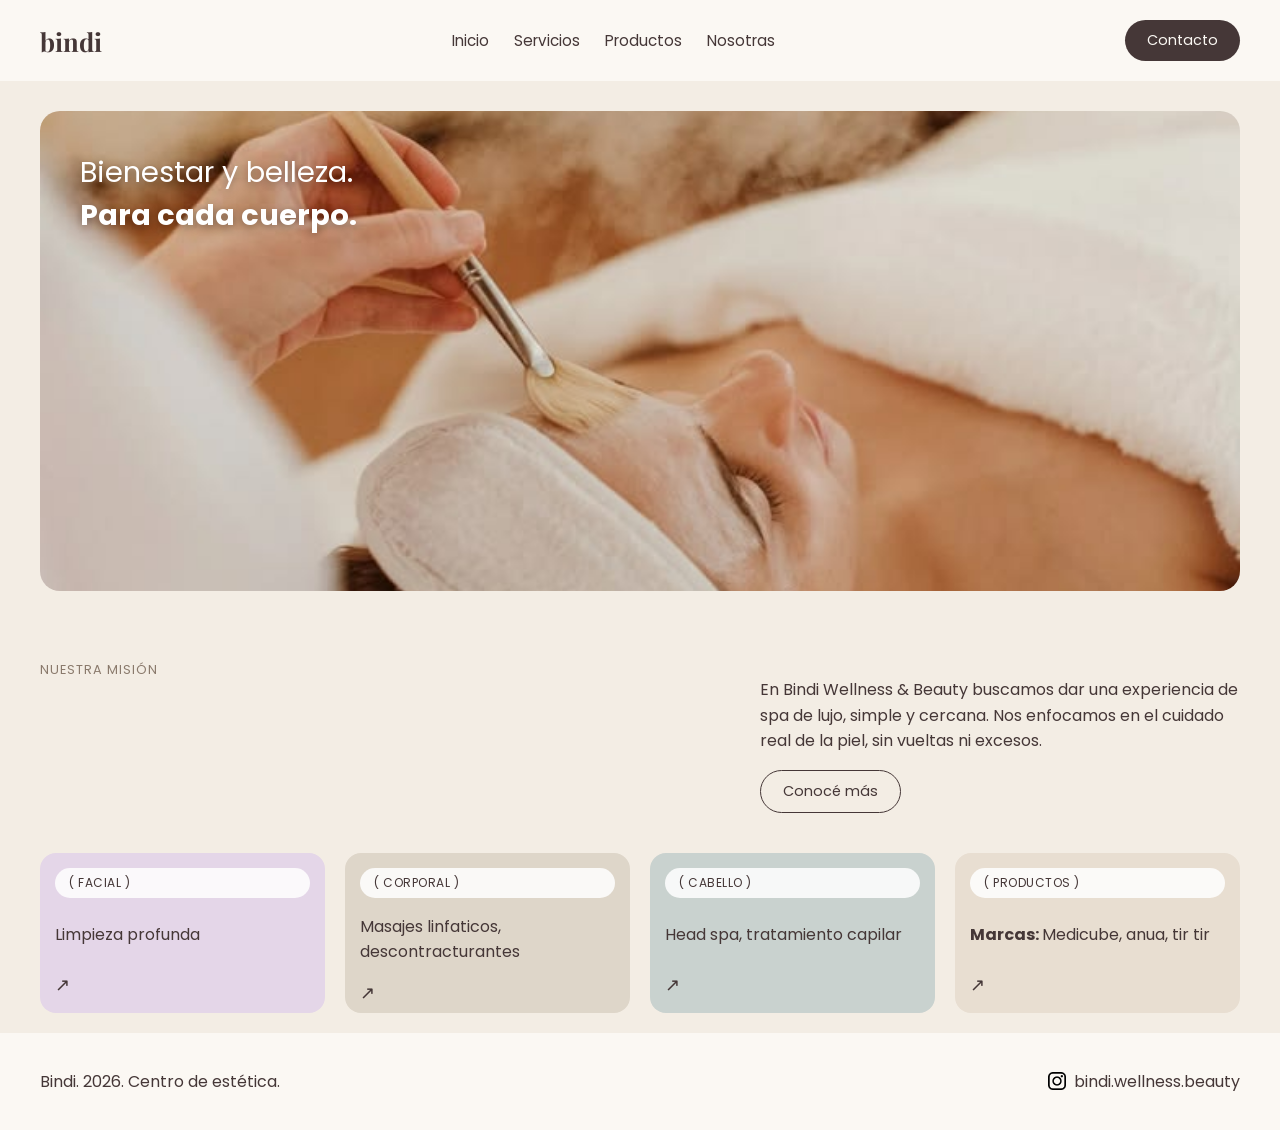
==== index.html @ 4591798c "Add files via upload" ====
<!DOCTYPE html>
<html lang="es">
<head>
    <meta charset="UTF-8">
    <meta name="viewport" content="width=device-width, initial-scale=1.0">
    <title>Bindi wellness beauty</title>
    <link rel="preconnect" href="https://fonts.googleapis.com">
    <link href="https://fonts.googleapis.com/css2?family=Playfair+Display:wght@600;700&family=Poppins:wght@300;400;500&display=swap" rel="stylesheet">
    <link rel="stylesheet" href="./css/styles.css">
</head>
<body>

<!-- HEADER: logo, menu y boton de contacto -->
    <header>
        <p class="logo">bindi</p>

        <nav class="nav">
            <ul class="nav-list">
                <li><a href="./index.html">Inicio</a></li>
                <li><a href="./servicios.html">Servicios</a></li>
                <li><a href="./productos.html">Productos</a></li>
                <li><a href="./nosotras.html">Nosotras</a></li>
            </ul>
        </nav>

        <div>
            <a href="./contacto.html" class="btn-pill">Contacto</a>
        </div>
    </header>

<!-- contenido principal -->
    <main>

        <!-- START: imagen grande y texto -->
        <section class="start">
            <img class="start-img" src="./img/mask.jpeg" alt="mujer con mascarilla">

            <div class="start-texto">
                <p>Bienestar y belleza.</p>
                <p><b>Para cada cuerpo.</b></p>
            </div>
        </section>

        <!-- MISION -->
        <section class="mision">
            <p class="label">Nuestra misión</p>

            <div class="mision-texto">
                <p>En Bindi Wellness &amp; Beauty buscamos dar una experiencia de spa de lujo, simple y cercana. Nos enfocamos en el cuidado real de la piel, sin vueltas ni excesos.</p>
                <a href="./nosotras.html" class="btn-pill btn-outline">Conocé más</a>
            </div>
        </section>

        <!-- CATEGORIAS -->
        <section class="categorias">
            <div class="categorias-grilla">

                <article class="categoria-card fondo-1">
                    <span class="pill">( facial )</span>
                    <p>Limpieza profunda</p>
                    <a href="./servicios.html" class="flecha">↗</a>
                </article>

                <article class="categoria-card fondo-2">
                    <span class="pill">( corporal )</span>
                    <p>Masajes linfaticos, descontracturantes</p>
                    <a href="./servicios.html" class="flecha">↗</a>
                </article>

                <article class="categoria-card fondo-3">
                    <span class="pill">( cabello )</span>
                    <p>Head spa, tratamiento capilar</p>
                    <a href="./servicios.html" class="flecha">↗</a>
                </article>

                <article class="categoria-card fondo-4">
                    <span class="pill">( productos )</span>
                    <p><b>Marcas: </b>Medicube, anua, tir tir</p>
                    <a href="./servicios.html" class="flecha">↗</a>
                </article>

            </div>
        </section>
    </main>

<!-- FOOTER -->
    <footer>
        <p>Bindi. 2026. Centro de estética.</p>
        <a href="https://www.instagram.com/bindi.wellness.beauty?utm_source=ig_web_button_share_sheet&stkn=ZDNlZDc0MzIxNw==" class="footer-ig">
            <img src="./img/igpng.png" width="18px" alt="Instagram">
            bindi.wellness.beauty
        </a>
    </footer>

</body>
</html>
---- css/styles.css ----
* {
    box-sizing: border-box;
}

body {
    margin: 0;
    background-color: #f3ede4;
    font-family: 'Poppins', Arial, Helvetica, sans-serif;
    color: #453737;
}

h2, h3, .logo {
    font-family: 'Playfair Display', Georgia, serif;
}

/*/ HEADER /*/
header {
    display: flex;
    justify-content: space-between;
    align-items: center;
    padding: 20px 40px;
    background-color: #fbf8f3;
}

.logo {
    font-size: 1.6rem;
    font-weight: 700;
    margin: 0;
}

.nav-list {
    display: flex;
    gap: 25px;
    list-style-type: none;
    margin: 0;
    padding: 0;
}

.nav-list a {
    text-decoration: none;
    color: #453737;
    font-size: 0.95rem;
}

/*/ BOTONES TIPO PILL /*/
.btn-pill {
    display: inline-block;
    padding: 10px 22px;
    background-color: #453737;
    color: #fbf8f3;
    border-radius: 30px;
    text-decoration: none;
    font-size: 0.9rem;
}

.btn-outline {
    background-color: transparent;
    border: 1px solid #453737;
    color: #453737;
}

.pill {
    display: inline-block;
    padding: 6px 14px;
    background-color: rgba(255, 255, 255, 0.85);
    border-radius: 20px;
    font-size: 0.75rem;
    text-transform: uppercase;
    letter-spacing: 0.5px;
}

.pill-chica {
    background-color: #ffffff;
    color: #a54771;
    margin-bottom: 8px;
}

.flecha {
    text-decoration: none;
    color: #453737;
    font-size: 1.1rem;
}

/*/ START /*/
.start {
    position: relative;
    margin: 30px 40px;
}

.start-img {
    width: 100%;
    height: 480px;
    object-fit: cover;
    object-position: center 20%;
    border-radius: 20px;
    display: block;
}

.start-texto {
    position: absolute;
    top: 40px;
    left: 40px;
    font-size: 1.8rem;
    color: #fff;
    text-shadow: 0 2px 8px rgba(0,0,0,0.35);
}

.start-texto p {
    margin: 0;
}

.start-card {
    position: absolute;
    bottom: 25px;
    right: 25px;
    background-color: #fbf8f3;
    padding: 18px 20px;
    border-radius: 16px;
    display: flex;
    flex-direction: column;
    gap: 6px;
    width: 200px;
}

.start-card h4 {
    margin: 0;
    font-size: 1rem;
}

.start-card .flecha {
    align-self: flex-end; /*/ lleva al final/*/
}

/*/ MISION /*/
.mision {
    display: flex;
    flex-wrap: wrap;
    gap: 20px;
    justify-content: space-between;
    padding: 40px;
}

.label {
    text-transform: uppercase;
    font-size: 0.8rem;
    letter-spacing: 1px;
    color: #8a7a6c;
    margin: 0;
}

.mision-texto {
    max-width: 480px;
}

.mision-texto p {
    line-height: 1.6;
}

/*/ CATEGORIAS /*/
.categorias {
    padding: 0 40px 20px;
}

.categorias-grilla {
    display: grid;
    grid-template-columns: repeat(4, 1fr); /*/ divide en 4 column del mismo ancho/*/
    gap: 20px;
}

.categoria-card {
    height: 160px;
    border-radius: 16px;
    padding: 15px;
    display: flex;
    flex-direction: column;
    justify-content: space-between;
}

.fondo-1 { 
    background-color: #e4d6e8; 
    }
.fondo-2 { 
    background-color: #ded6c9; 
    }
.fondo-3 { 
    background-color: #c9d2cf; 
    }
.fondo-4 { 
    background-color: #e8ded1; 
}

/*/ SERVICIOS /*/
.servicios {
    padding: 20px 40px 40px;
}

.subtitulo {
    color: #6f6058;
}

hr {
    border: none;
    border-top: 1px solid #d8cabb;
    margin: 15px 0;
}

.servicios-grilla {
    display: grid;
    grid-template-columns: repeat(3, 1fr);
    gap: 20px;
    padding: 20px 0;
}

.servicios-card {
    background-color: #fbf8f3;
    border-radius: 16px;
    overflow: hidden;
    display: flex;
    flex-direction: column;
}

.card-contenido {
    padding: 22px;
    display: flex;
    flex-direction: column;
    flex-grow: 1;
}

.foto-equipo {
    height: 160px;
    width: 100%;
}

.dias {
    color: #a54771;
    font-size: 0.85rem;
    margin-bottom: 12px;
}

.card-contenido h3 {
    margin: 0 0 10px;
    font-size: 1.2rem;
}

.card-contenido p {
    font-size: 0.9rem;
    line-height: 1.5;
    margin-bottom: 20px;
    flex-grow: 1;
    color: #6f6058;
}

.btn-reserva {
    align-self: flex-start;
    text-decoration: none;
    color: #a54771;
    font-size: 0.9rem;
    border-bottom: 1px solid #a54771;
}

/*/ FOOTER /*/
footer {
    background-color: #fbf8f3;
    padding: 20px 40px;
    display: flex;
    justify-content: space-between;
    align-items: center;
    color: #453737;
}

.footer-ig {
    display: flex;
    align-items: center;
    gap: 8px;
    text-decoration: none;
    color: #453737;
}

.contacto {
    padding: 20px 40px 40px;
}

/*/ FORMULARIO CONTACTO /*/
.contacto-grilla {
    display: grid;
    grid-template-columns: 1fr 1fr;
    gap: 25px;
    align-items: start;
    padding: 20px 0;
}

.info-contacto {
    background-color: #fbf8f3;
    border-radius: 16px;
    padding: 25px;
    display: flex;
    flex-direction: column;
    gap: 18px;
}

.info-contacto p {
    margin: 0;
    line-height: 1.5;
}

.btn-whatsapp {
    align-self: flex-start;
}

.form-contacto {
    display: flex;
    flex-direction: column;
    gap: 14px;
    background-color: #fbf8f3;
    border-radius: 16px;
    padding: 25px;
}

.form-contacto label {
    font-size: 0.85rem;
    color: #6f6058;
}

.form-contacto input {
    width: 100%;
    padding: 10px 14px;
    border-radius: 10px;
    border: 1px solid #d8cabb;
    font-family: 'Poppins', sans-serif;
    font-size: 0.95rem;
    background-color: #fff;
}

.form-contacto input:focus {
    outline: none;
    border-color: #a54771;
}

.form-contacto button {
    border: none;
    margin-top: 6px;
}

.mapa {
    width: 100%;
    height: 320px;
    border: 0;
    border-radius: 16px;
    margin-top: 25px;
}

/*/ PRODUCTOS /*/
.precio-carrito {
    display: flex;
    justify-content: space-between;
    align-items: center;
}

.precio {
    font-weight: 500;
    color: #453737;
}

/*/ RESPONSIVE /*/
@media (max-width: 800px) {
    .categorias-grilla,
    .servicios-grilla {
        grid-template-columns: 1fr 1fr;
    }
    .start-texto {
        font-size: 1.3rem;
    }
    .start-img {
        height: 320px;
    }
    .start-card {
        width: 160px;
    }
    .contacto-grilla {
        grid-template-columns: 1fr;
    }
}

@media (max-width: 500px) {
    header {
        flex-wrap: wrap;
        gap: 12px;
    }
    .logo {
        width: 100%;
        text-align: center;
    }
    .categorias-grilla,
    .servicios-grilla {
        grid-template-columns: 1fr;
    }
}
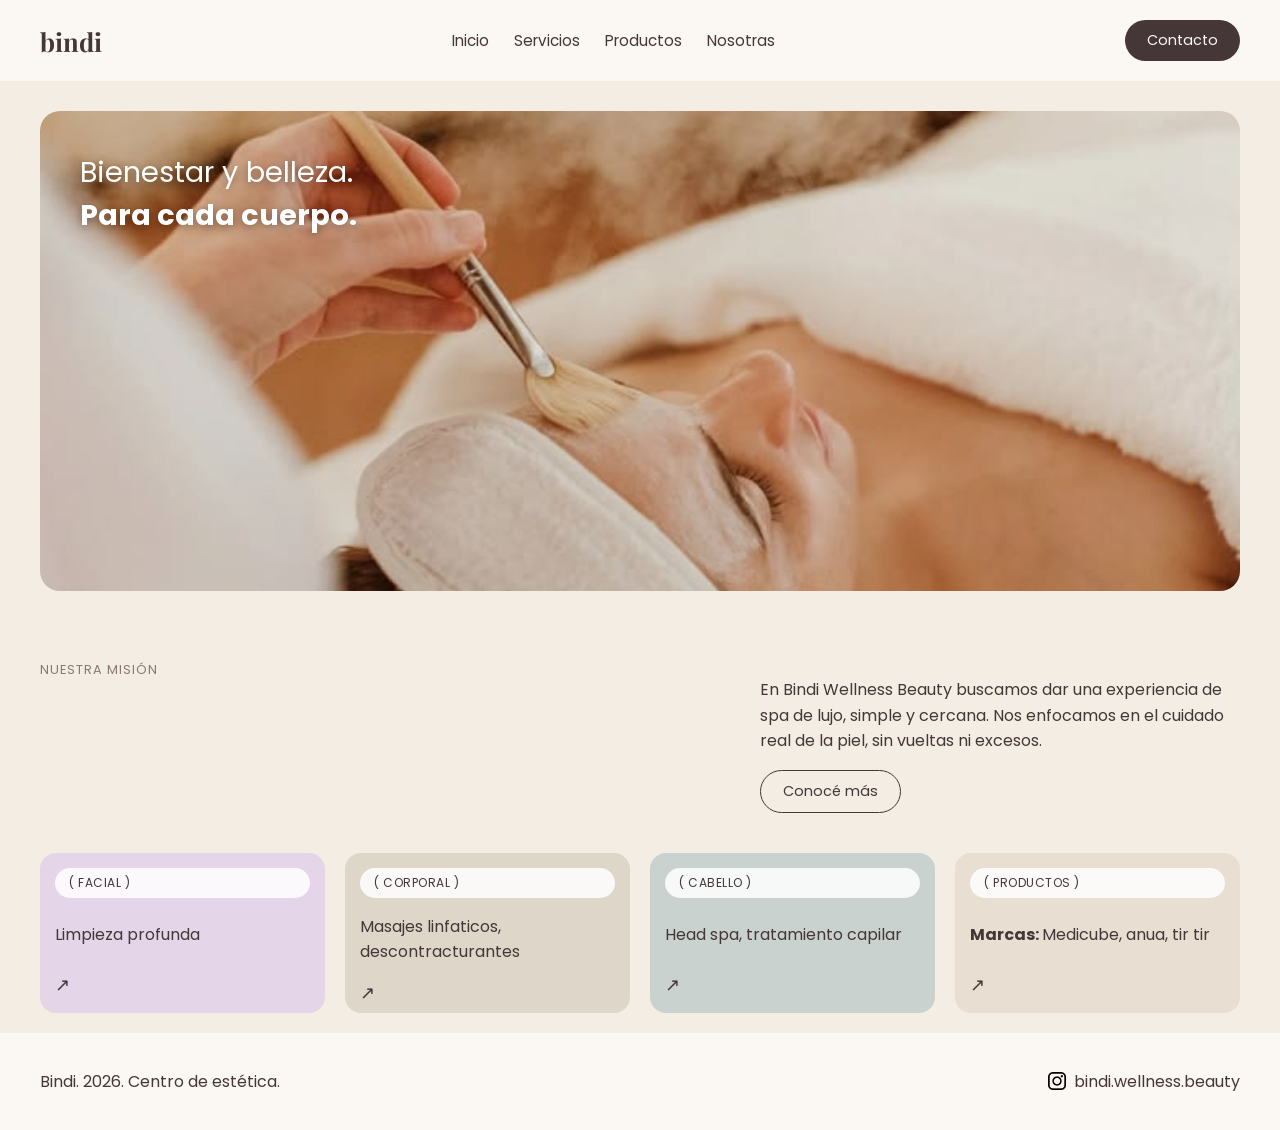
==== commit a54085c7: "test commit" ====
--- a/index.html
+++ b/index.html
@@ -46,7 +46,7 @@
             <p class="label">Nuestra misión</p>
 
             <div class="mision-texto">
-                <p>En Bindi Wellness &amp; Beauty buscamos dar una experiencia de spa de lujo, simple y cercana. Nos enfocamos en el cuidado real de la piel, sin vueltas ni excesos.</p>
+                <p>En Bindi Wellness Beauty buscamos dar una experiencia de spa de lujo, simple y cercana. Nos enfocamos en el cuidado real de la piel, sin vueltas ni excesos.</p>
                 <a href="./nosotras.html" class="btn-pill btn-outline">Conocé más</a>
             </div>
         </section>
@@ -79,6 +79,7 @@
                     <a href="./servicios.html" class="flecha">↗</a>
                 </article>
 
+                
             </div>
         </section>
     </main>
--- a/css/styles.css
+++ b/css/styles.css
@@ -362,18 +362,18 @@
 }
 
 /*/ RESPONSIVE /*/
-@media (max-width: 800px) {
+@media (max-width: 720px) {
     .categorias-grilla,
     .servicios-grilla {
         grid-template-columns: 1fr 1fr;
     }
-    .start-texto {
-        font-size: 1.3rem;
-    }
-    .start-img {
+    .hero-texto{
+        font-size: 1.5rem;
+    }
+    .hero-img {
         height: 320px;
     }
-    .start-card {
+    .hero-card {
         width: 160px;
     }
     .contacto-grilla {
@@ -381,9 +381,10 @@
     }
 }
 
-@media (max-width: 500px) {
+@media (max-width: 480px) {
     header {
         flex-wrap: wrap;
+        flex-direction: column;
         gap: 12px;
     }
     .logo {
@@ -394,4 +395,20 @@
     .servicios-grilla {
         grid-template-columns: 1fr;
     }
+    .footer{
+        flex-direction: column;
+        gap: 20px;
+    }
+    body{
+        font-size: 0.9rem;
+    }
+    .label {
+        font-size: 0.75rem;
+    }
+    .hero{
+        margin: 20px;
+    }
+    .mision, .categorias, .servicios, .contacto {
+        padding: 20px;
+    }
 }
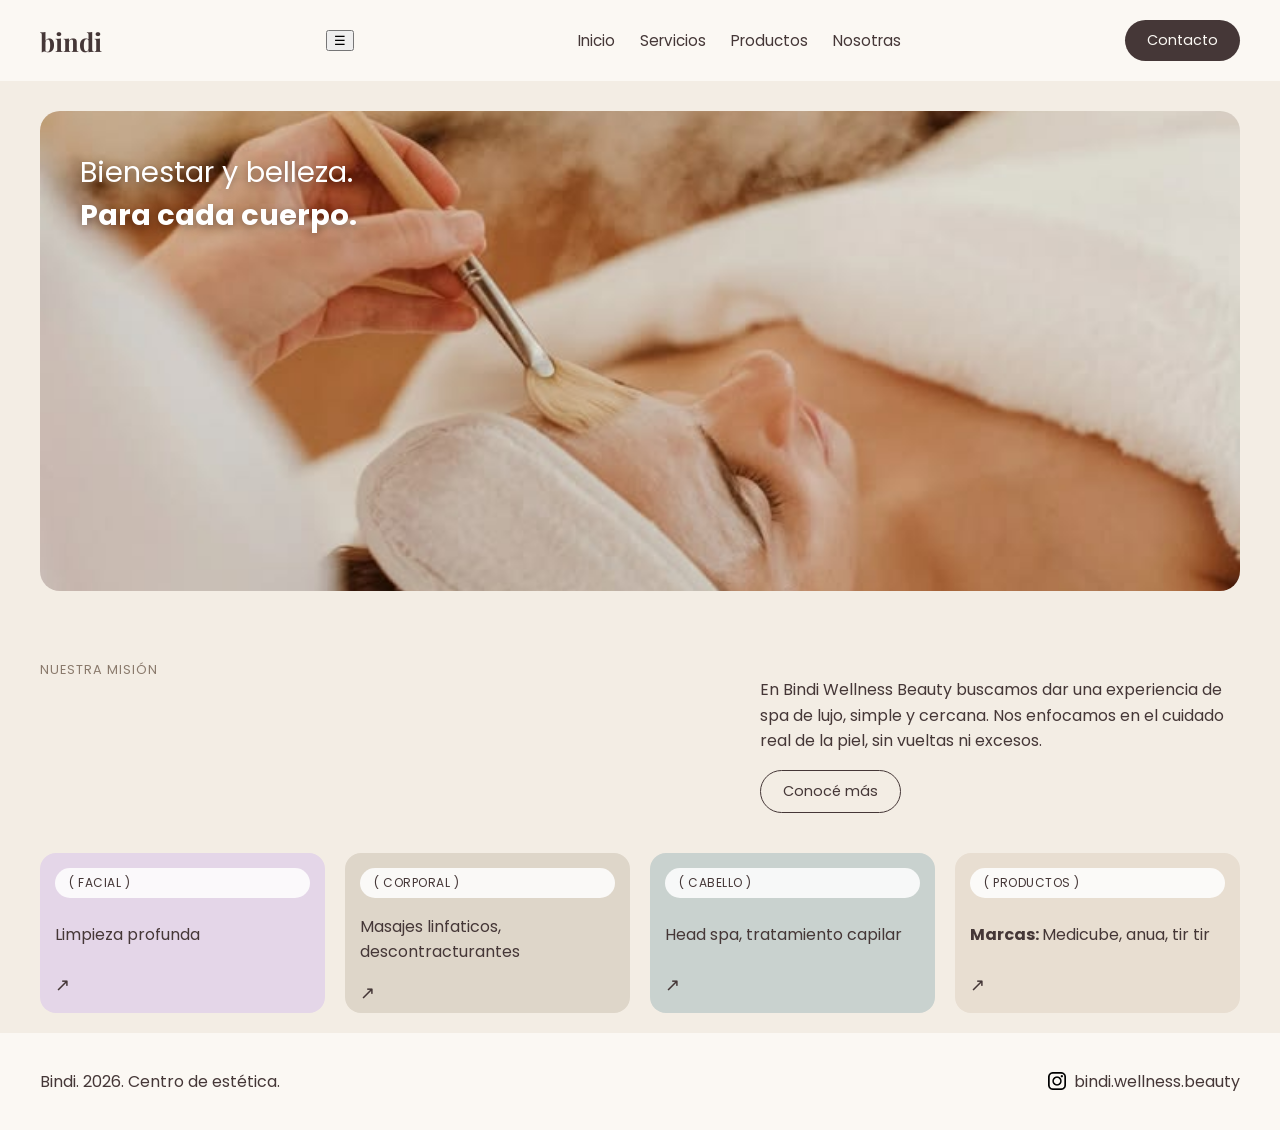
==== commit 01b60c68: "creacion carpeta recursos y vinculacion de script js en los html" ====
--- a/index.html
+++ b/index.html
@@ -13,6 +13,8 @@
 <!-- HEADER: logo, menu y boton de contacto -->
     <header>
         <p class="logo">bindi</p>
+
+        <button id="btn-menu" class="btn-menu" type="button" aria-label="Abrir menú" aria-expanded="false">☰</button>
 
         <nav class="nav">
             <ul class="nav-list">
@@ -79,7 +81,7 @@
                     <a href="./servicios.html" class="flecha">↗</a>
                 </article>
 
-                
+
             </div>
         </section>
     </main>
@@ -93,5 +95,7 @@
         </a>
     </footer>
 
+<script src="./recursos/funciones.js"></script>
+
 </body>
 </html>
--- a/css/styles.css
+++ b/css/styles.css
@@ -367,14 +367,14 @@
     .servicios-grilla {
         grid-template-columns: 1fr 1fr;
     }
-    .hero-texto{
-        font-size: 1.5rem;
-    }
-    .hero-img {
-        height: 320px;
-    }
-    .hero-card {
-        width: 160px;
+    .start-texto { 
+        font-size: 1.5rem; 
+    }
+    .start-img { 
+        height: 320px; 
+    }
+    .start-card { 
+        width: 160px; 
     }
     .contacto-grilla {
         grid-template-columns: 1fr;
@@ -382,6 +382,9 @@
 }
 
 @media (max-width: 480px) {
+    .start { 
+        margin: 20px; 
+    }
     header {
         flex-wrap: wrap;
         flex-direction: column;
@@ -395,7 +398,7 @@
     .servicios-grilla {
         grid-template-columns: 1fr;
     }
-    .footer{
+    footer{
         flex-direction: column;
         gap: 20px;
     }
@@ -411,4 +414,9 @@
     .mision, .categorias, .servicios, .contacto {
         padding: 20px;
     }
+    .nav-list {
+        flex-direction: column;
+        text-align: center;
+        gap: 30px;
+    }
 }
